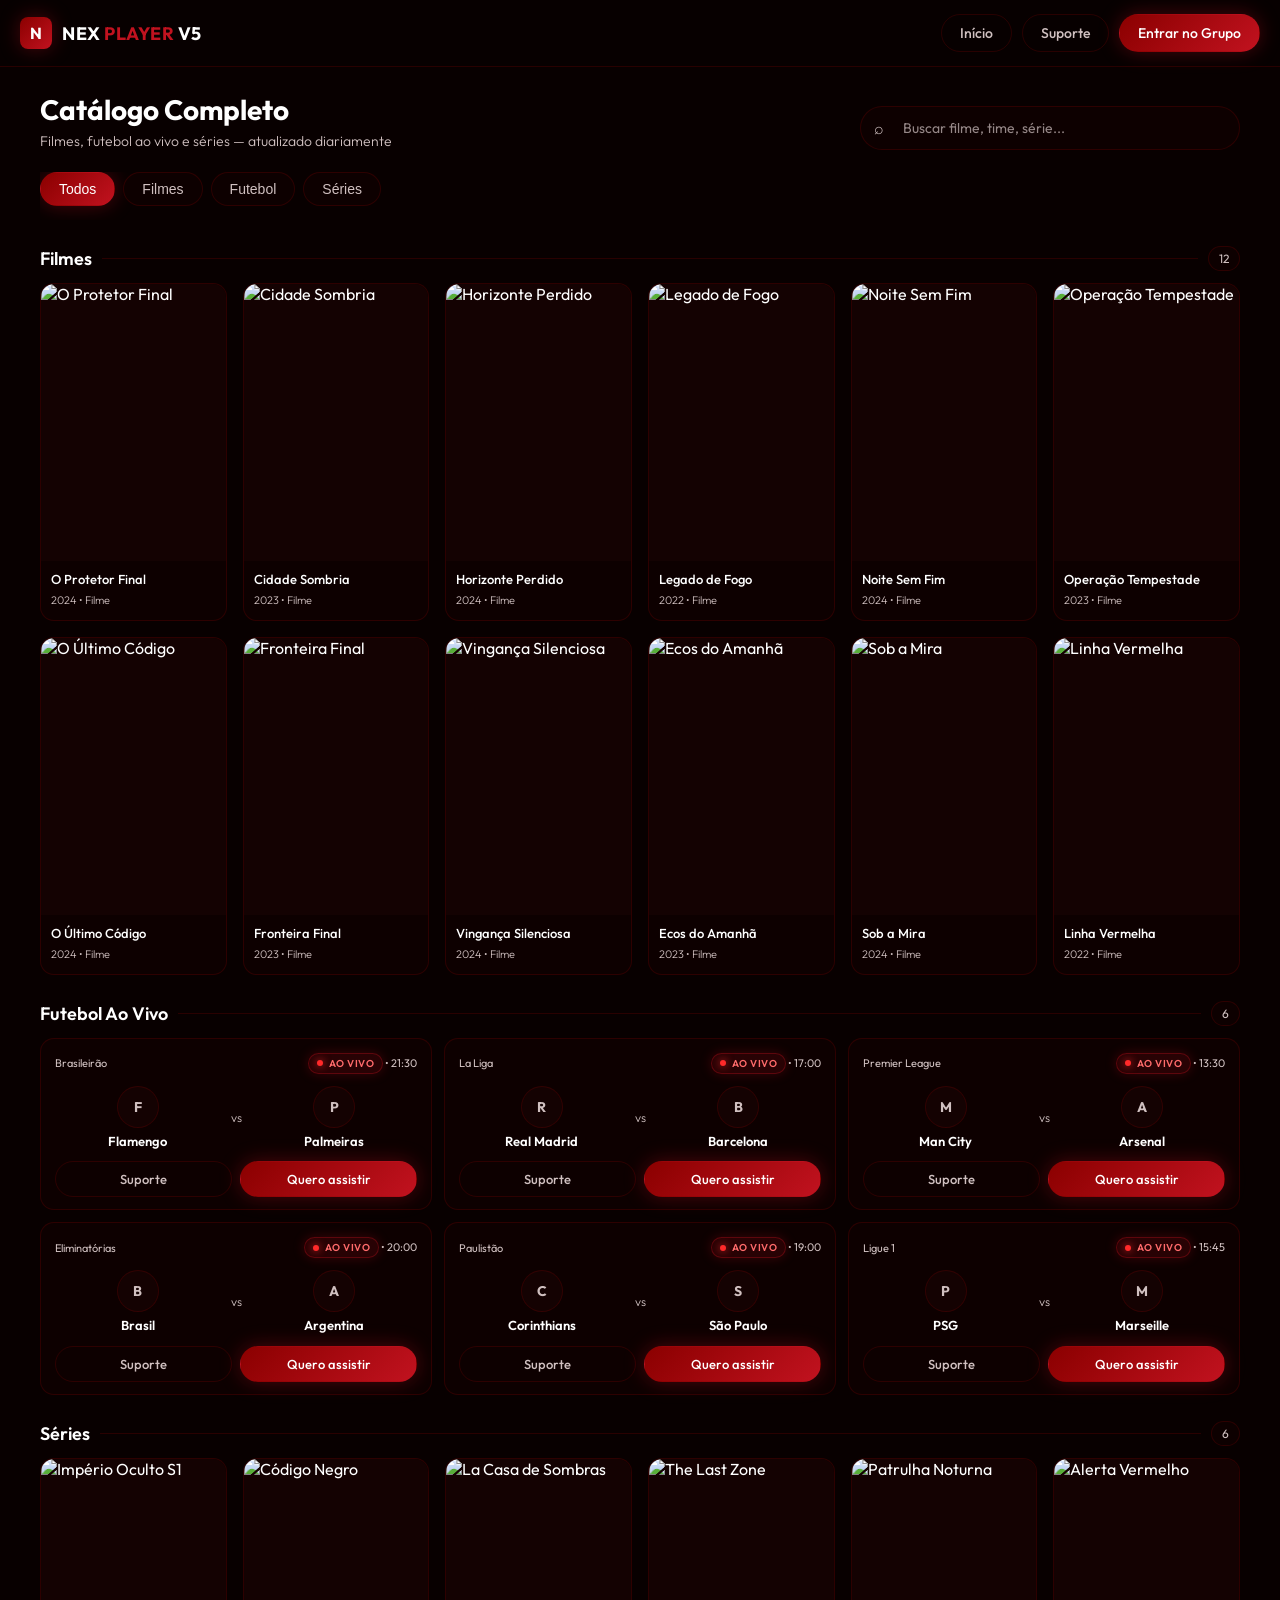
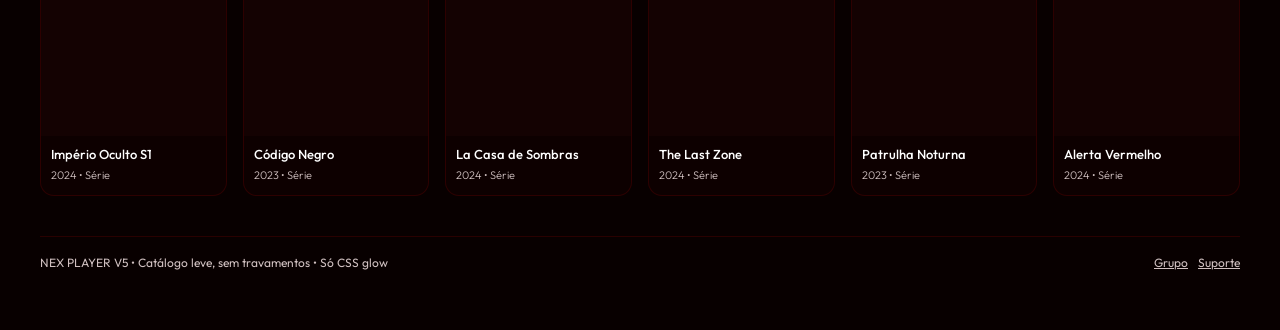
==== catalogo.html @ f1d777da "Add files via upload" ====
<!DOCTYPE html>
<html lang="pt-BR">
<head>
<meta charset="UTF-8"/>
<meta name="viewport" content="width=device-width, initial-scale=1.0"/>
<title>NEX PLAYER V5 | Catálogo Completo</title>
<link href="https://fonts.googleapis.com/css2?family=Outfit:wght@300;400;500;600;700&display=swap" rel="stylesheet">
<style>
  /* === NEX PLAYER V5 - CATALOGO - RECONSTRUÇÃO TOTAL === 
     Leve, sem canvas, só CSS glow
  */
  :root{
    --bg:#080000;
    --card:#0D0000;
    --card2:#140202;
    --red:#8B0000;
    --red2:#C1121F;
    --red-glow:0 0 20px rgba(193,18,31,.35);
    --red-glow-strong:0 0 30px rgba(193,18,31,.55);
    --text:#FFFFFF;
    --text2:#D0C0C0;
    --border:rgba(139,0,0,.25);
    --radius:14px;
  }
  *{margin:0;padding:0;box-sizing:border-box}
  body{
    font-family:'Outfit',sans-serif;
    background:var(--bg);
    color:var(--text);
    min-height:100vh;
    -webkit-font-smoothing:antialiased;
  }
  a{color:inherit;text-decoration:none}
  
  /* HEADER igual padrão V5 */
  .header{
    position:sticky;top:0;z-index:100;
    background:rgba(8,0,0,.92);
    backdrop-filter:blur(12px);
    border-bottom:1px solid var(--border);
    padding:14px 20px;
  }
  .header-inner{
    max-width:1240px;margin:0 auto;
    display:flex;align-items:center;justify-content:space-between;gap:16px;
  }
  .logo{
    display:flex;align-items:center;gap:10px;
    font-weight:700;font-size:18px;letter-spacing:.5px;
  }
  .logo-mark{
    width:32px;height:32px;border-radius:8px;
    background:linear-gradient(135deg,var(--red),var(--red2));
    box-shadow:var(--red-glow);
    display:grid;place-items:center;
    font-weight:700;font-size:16px;
  }
  .logo span b{color:var(--red2)}
  .nav{
    display:flex;gap:10px;align-items:center;
  }
  .btn{
    padding:9px 18px;border-radius:999px;
    font-size:14px;font-weight:500;
    border:1px solid var(--border);
    transition:.2s;
    display:inline-flex;align-items:center;justify-content:center;gap:6px;
    white-space:nowrap;
  }
  .btn-ghost{
    background:transparent;color:var(--text2);
  }
  .btn-ghost:hover{color:var(--text);border-color:var(--red)}
  .btn-primary{
    background:linear-gradient(135deg,var(--red),var(--red2));
    color:#fff;border-color:transparent;
    box-shadow:var(--red-glow);
  }
  .btn-primary:hover{box-shadow:var(--red-glow-strong);transform:translateY(-1px)}

  /* MAIN */
  .wrap{max-width:1240px;margin:0 auto;padding:28px 20px 60px}
  
  /* TOPO CATÁLOGO */
  .top{
    display:flex;flex-wrap:wrap;gap:16px;
    align-items:flex-end;justify-content:space-between;
    margin-bottom:22px;
  }
  .title h1{font-size:28px;font-weight:700;line-height:1.1}
  .title p{color:var(--text2);font-size:14px;margin-top:6px;font-weight:300}
  .search-wrap{
    flex:1 1 280px;max-width:380px;position:relative;
  }
  .search-wrap input{
    width:100%;padding:12px 16px 12px 42px;
    background:var(--card);border:1px solid var(--border);
    border-radius:999px;color:var(--text);font-family:inherit;
    font-size:14px;outline:none;
    transition:.2s;
  }
  .search-wrap input::placeholder{color:var(--text2);opacity:.7}
  .search-wrap input:focus{border-color:var(--red2);box-shadow:var(--red-glow)}
  .search-icon{
    position:absolute;left:14px;top:50%;transform:translateY(-50%);
    color:var(--text2);pointer-events:none;
  }

  /* TABS FILTRO */
  .tabs{
    display:flex;gap:8px;overflow:auto;
    padding-bottom:14px;margin-bottom:18px;
    scrollbar-width:none;
  }
  .tabs::-webkit-scrollbar{display:none}
  .tab{
    padding:8px 18px;border-radius:999px;
    background:var(--card);border:1px solid var(--border);
    color:var(--text2);font-size:14px;font-weight:500;
    cursor:pointer;white-space:nowrap;transition:.2s;
    user-select:none;
  }
  .tab:hover{color:var(--text);border-color:var(--red)}
  .tab.active{
    background:linear-gradient(135deg,var(--red),var(--red2));
    color:#fff;border-color:transparent;
    box-shadow:var(--red-glow);
  }

  /* SECOES */
  .section-label{
    margin:26px 0 12px;
    display:flex;align-items:center;gap:10px;
  }
  .section-label h2{font-size:18px;font-weight:600}
  .section-label .line{flex:1;height:1px;background:var(--border)}
  .section-label .count{
    font-size:12px;color:var(--text2);
    background:var(--card);border:1px solid var(--border);
    padding:4px 10px;border-radius:999px;
  }

  /* GRID FILMES/SERIES */
  .grid{
    display:grid;
    grid-template-columns:repeat(2,1fr);
    gap:12px;
  }
  @media(min-width:520px){.grid{grid-template-columns:repeat(3,1fr);gap:14px}}
  @media(min-width:860px){.grid{grid-template-columns:repeat(4,1fr);gap:16px}}
  @media(min-width:1100px){.grid{grid-template-columns:repeat(6,1fr)}}

  .card{
    background:var(--card);
    border:1px solid var(--border);
    border-radius:var(--radius);
    overflow:hidden;
    transition:.22s;
  }
  .card:hover{transform:translateY(-3px);border-color:rgba(193,18,31,.45);box-shadow:var(--red-glow)}

  .cover{
    aspect-ratio:2/3;position:relative;overflow:hidden;
    background:var(--card2);
  }
  .cover img{
    width:100%;height:100%;object-fit:cover;
    display:block;transition:.3s;
  }
  .card:hover .cover img{transform:scale(1.04)}
  /* overlay leve CSS apenas */
  .overlay{
    position:absolute;inset:0;
    background:linear-gradient(to top,rgba(8,0,0,.9) 10%,transparent 60%);
    opacity:0;transition:.22s;
    display:flex;align-items:flex-end;justify-content:center;
    padding:12px;
  }
  .card:hover .overlay{opacity:1}
  /* no touch, mostrar sempre botão? mobile first: mostrar overlay discreto abaixo? vamos manter visível no hover e foco */
  .btn-watch{
    width:100%;padding:9px 12px;
    border-radius:999px;
    background:linear-gradient(135deg,var(--red),var(--red2));
    color:#fff;font-size:13px;font-weight:600;
    text-align:center;border:0;
    box-shadow:var(--red-glow);
    display:inline-block;
  }

  .info{padding:10px 10px 12px}
  .info h3{
    font-size:13px;font-weight:500;line-height:1.3;
    white-space:nowrap;overflow:hidden;text-overflow:ellipsis;
    color:var(--text);
  }
  .info span{font-size:11px;color:var(--text2);font-weight:300}

  /* FUTEBOL CARDS */
  .grid-futebol{
    display:grid;
    grid-template-columns:1fr;
    gap:12px;
  }
  @media(min-width:700px){.grid-futebol{grid-template-columns:repeat(2,1fr)}}
  @media(min-width:1100px){.grid-futebol{grid-template-columns:repeat(3,1fr)}}

  .jogo{
    background:var(--card);
    border:1px solid var(--border);
    border-radius:var(--radius);
    padding:14px 14px 12px;
    display:flex;flex-direction:column;gap:12px;
    transition:.2s;
  }
  .jogo:hover{border-color:rgba(193,18,31,.45);box-shadow:var(--red-glow)}
  .jogo-top{
    display:flex;justify-content:space-between;align-items:center;
    font-size:11px;color:var(--text2);
  }
  .live{
    display:inline-flex;align-items:center;gap:6px;
    background:rgba(193,18,31,.15);
    border:1px solid rgba(193,18,31,.35);
    color:#ff6b6b;padding:3px 8px;border-radius:999px;
    font-weight:600;font-size:10px;letter-spacing:.5px;
    /* glow só CSS */
    box-shadow:0 0 12px rgba(193,18,31,.25);
  }
  .live-dot{
    width:6px;height:6px;border-radius:50%;background:#ff2a2a;
    box-shadow:0 0 8px #ff2a2a;
  }
  .jogo-times{
    display:flex;align-items:center;justify-content:space-between;gap:10px;
  }
  .time{
    display:flex;flex-direction:column;align-items:center;gap:6px;
    flex:1;
  }
  .time-logo{
    width:42px;height:42px;border-radius:50%;
    background:var(--card2);border:1px solid var(--border);
    display:grid;place-items:center;
    font-size:14px;font-weight:700;color:var(--text2);
  }
  .time b{font-size:13px;font-weight:600;text-align:center;line-height:1.2}
  .vs{color:var(--text2);font-size:12px;font-weight:300}
  .jogo-acao{
    display:flex;gap:8px;
  }
  .jogo-acao .btn{flex:1;font-size:13px;padding:9px}

  /* EMPTY */
  .empty{
    padding:30px 20px;text-align:center;
    color:var(--text2);font-size:14px;
    border:1px dashed var(--border);
    border-radius:var(--radius);
    background:rgba(13,0,0,.6);
  }

  /* FOOTER INFO */
  .foot{
    margin-top:40px;padding-top:18px;
    border-top:1px solid var(--border);
    display:flex;flex-wrap:wrap;gap:10px;
    justify-content:space-between;align-items:center;
    color:var(--text2);font-size:12px;
  }
</style>
</head>
<body>

<!-- HEADER -->
<header class="header">
  <div class="header-inner">
    <a href="index.html" class="logo" aria-label="NEX PLAYER V5">
      <div class="logo-mark">N</div>
      <span>NEX <b>PLAYER</b> V5</span>
    </a>
    <nav class="nav">
      <a href="index.html" class="btn btn-ghost">Início</a>
      <a href="https://wa.me/5535991148346" target="_blank" class="btn btn-ghost">Suporte</a>
      <a href="https://chat.whatsapp.com/EGGDGtcvvYp40EY1rYvP28" target="_blank" class="btn btn-primary">Entrar no Grupo</a>
    </nav>
  </div>
</header>

<main class="wrap">
  <!-- TOPO -->
  <div class="top">
    <div class="title">
      <h1>Catálogo Completo</h1>
      <p>Filmes, futebol ao vivo e séries — atualizado diariamente</p>
    </div>
    <label class="search-wrap" aria-label="Buscar no catálogo">
      <span class="search-icon">⌕</span>
      <input id="busca" type="search" placeholder="Buscar filme, time, série..." autocomplete="off"/>
    </label>
  </div>

  <!-- TABS -->
  <div class="tabs" id="tabs" role="tablist">
    <button class="tab active" data-filter="todos" role="tab" aria-selected="true">Todos</button>
    <button class="tab" data-filter="filmes" role="tab">Filmes</button>
    <button class="tab" data-filter="futebol" role="tab">Futebol</button>
    <button class="tab" data-filter="series" role="tab">Séries</button>
  </div>

  <!-- SEÇÃO FILMES -->
  <div class="section-wrap" data-section="filmes">
    <div class="section-label">
      <h2>Filmes</h2><div class="line"></div><span class="count" id="count-filmes">12</span>
    </div>
    <div class="grid" id="grid-filmes"></div>
  </div>

  <!-- SEÇÃO FUTEBOL -->
  <div class="section-wrap" data-section="futebol">
    <div class="section-label">
      <h2>Futebol Ao Vivo</h2><div class="line"></div><span class="count" id="count-futebol"></span>
    </div>
    <div class="grid-futebol" id="grid-futebol"></div>
  </div>

  <!-- SEÇÃO SÉRIES -->
  <div class="section-wrap" data-section="series">
    <div class="section-label">
      <h2>Séries</h2><div class="line"></div><span class="count" id="count-series">6</span>
    </div>
    <div class="grid" id="grid-series"></div>
  </div>

  <div id="empty" class="empty" style="display:none;margin-top:18px">Nenhum resultado para sua busca.</div>

  <div class="foot">
    <span>NEX PLAYER V5 • Catálogo leve, sem travamentos • Só CSS glow</span>
    <span style="display:flex;gap:10px">
      <a href="https://chat.whatsapp.com/EGGDGtcvvYp40EY1rYvP28" target="_blank" style="color:var(--text2);text-decoration:underline">Grupo</a>
      <a href="https://wa.me/5535991148346" target="_blank" style="color:var(--text2);text-decoration:underline">Suporte</a>
    </span>
  </div>
</main>

<script>
/* ===== NEX PLAYER V5 - CATALOGO JS LEVE =====
   - Sem loops pesados
   - filtra por busca e tabs
   - dados exemplo editáveis em data/filmes.json
*/
const GRUPO_LINK = "https://chat.whatsapp.com/EGGDGtcvvYp40EY1rYvP28";

// --- DADOS EXEMPLO (fallback se json não carregar) ---
const filmesFallback = [
  {nome:"O Protetor Final", capa:"https://picsum.photos/seed/filme1/300/450", ano:"2024", tipo:"filmes"},
  {nome:"Cidade Sombria", capa:"https://picsum.photos/seed/filme2/300/450", ano:"2023", tipo:"filmes"},
  {nome:"Horizonte Perdido", capa:"https://picsum.photos/seed/filme3/300/450", ano:"2024", tipo:"filmes"},
  {nome:"Legado de Fogo", capa:"https://picsum.photos/seed/filme4/300/450", ano:"2022", tipo:"filmes"},
  {nome:"Noite Sem Fim", capa:"https://picsum.photos/seed/filme5/300/450", ano:"2024", tipo:"filmes"},
  {nome:"Operação Tempestade", capa:"https://picsum.photos/seed/filme6/300/450", ano:"2023", tipo:"filmes"},
  {nome:"O Último Código", capa:"https://picsum.photos/seed/filme7/300/450", ano:"2024", tipo:"filmes"},
  {nome:"Fronteira Final", capa:"https://picsum.photos/seed/filme8/300/450", ano:"2023", tipo:"filmes"},
  {nome:"Vingança Silenciosa", capa:"https://picsum.photos/seed/filme9/300/450", ano:"2024", tipo:"filmes"},
  {nome:"Ecos do Amanhã", capa:"https://picsum.photos/seed/filme10/300/450", ano:"2023", tipo:"filmes"},
  {nome:"Sob a Mira", capa:"https://picsum.photos/seed/filme11/300/450", ano:"2024", tipo:"filmes"},
  {nome:"Linha Vermelha", capa:"https://picsum.photos/seed/filme12/300/450", ano:"2022", tipo:"filmes"}
];
const seriesFallback = [
  {nome:"Império Oculto S1", capa:"https://picsum.photos/seed/serie1/300/450", ano:"2024", tipo:"series"},
  {nome:"Código Negro", capa:"https://picsum.photos/seed/serie2/300/450", ano:"2023", tipo:"series"},
  {nome:"La Casa de Sombras", capa:"https://picsum.photos/seed/serie3/300/450", ano:"2024", tipo:"series"},
  {nome:"The Last Zone", capa:"https://picsum.photos/seed/serie4/300/450", ano:"2024", tipo:"series"},
  {nome:"Patrulha Noturna", capa:"https://picsum.photos/seed/serie5/300/450", ano:"2023", tipo:"series"},
  {nome:"Alerta Vermelho", capa:"https://picsum.photos/seed/serie6/300/450", ano:"2024", tipo:"series"}
];
const jogosFallback = [
  {casa:"Flamengo", fora:"Palmeiras", hora:"21:30", camp:"Brasileirão"},
  {casa:"Real Madrid", fora:"Barcelona", hora:"17:00", camp:"La Liga"},
  {casa:"Man City", fora:"Arsenal", hora:"13:30", camp:"Premier League"},
  {casa:"Brasil", fora:"Argentina", hora:"20:00", camp:"Eliminatórias"},
  {casa:"Corinthians", fora:"São Paulo", hora:"19:00", camp:"Paulistão"},
  {casa:"PSG", fora:"Marseille", hora:"15:45", camp:"Ligue 1"}
];

let DATA_FILMES = [...filmesFallback];
let DATA_SERIES = [...seriesFallback];
let DATA_JOGOS = [...jogosFallback];

// tenta carregar JSON externo editável
fetch("./data/filmes.json").then(r=>r.ok?r.json():null).then(j=>{
  if(j && Array.isArray(j)){ 
    // filtra só válidos
    DATA_FILMES = j.filter(x=>x.nome && x.capa).map(x=>({...x,tipo:x.tipo||"filmes",ano:x.ano||"2024"}));
    if(!DATA_FILMES.length) DATA_FILMES = filmesFallback;
    render();
  }
}).catch(()=>{});

const $ = s => document.querySelector(s);
const gridFilmes = $("#grid-filmes");
const gridSeries = $("#grid-series");
const gridFutebol = $("#grid-futebol");
const buscaInput = $("#busca");
const emptyEl = $("#empty");

// render card filme/serie - template string leve
function cardHTML(item){
  // encode para evitar XSS simples
  const nome = item.nome.replace(/</g,"&lt;");
  return `
  <article class="card" data-nome="${nome.toLowerCase()}" data-tipo="${item.tipo}">
    <div class="cover">
      <img loading="lazy" src="${item.capa}" alt="${nome}" width="300" height="450">
      <div class="overlay">
        <a class="btn-watch" href="${GRUPO_LINK}" target="_blank">Quero assistir</a>
      </div>
    </div>
    <div class="info">
      <h3 title="${nome}">${nome}</h3>
      <span>${item.ano||""} • ${item.tipo==="series"?"Série":"Filme"}</span>
    </div>
  </article>`;
}

function jogoHTML(j){
  const casa = j.casa.replace(/</g,"&lt;");
  const fora = j.fora.replace(/</g,"&lt;");
  const termo = `${casa} ${fora} ${j.camp}`.toLowerCase();
  return `
  <article class="jogo" data-nome="${termo}" data-tipo="futebol">
    <div class="jogo-top">
      <span>${j.camp}</span>
      <span><span class="live"><span class="live-dot"></span> AO VIVO</span> • ${j.hora}</span>
    </div>
    <div class="jogo-times">
      <div class="time"><div class="time-logo">${casa[0]}</div><b>${casa}</b></div>
      <div class="vs">vs</div>
      <div class="time"><div class="time-logo">${fora[0]}</div><b>${fora}</b></div>
    </div>
    <div class="jogo-acao">
      <a class="btn btn-ghost" href="https://wa.me/5535991148346" target="_blank">Suporte</a>
      <a class="btn btn-primary" href="${GRUPO_LINK}" target="_blank">Quero assistir</a>
    </div>
  </article>`;
}

function render(){
  // render sem loop aninhado pesado
  gridFilmes.innerHTML = DATA_FILMES.map(cardHTML).join("");
  gridSeries.innerHTML = DATA_SERIES.map(cardHTML).join("");
  gridFutebol.innerHTML = DATA_JOGOS.map(jogoHTML).join("");
  $("#count-filmes").textContent = DATA_FILMES.length;
  $("#count-series").textContent = DATA_SERIES.length;
  $("#count-futebol").textContent = DATA_JOGOS.length;
  filter(); // aplica filtro atual
}

// FILTRO leve: busca + tabs
let activeTab = "todos";
const tabsEl = document.getElementById("tabs");
tabsEl.addEventListener("click", e=>{
  const b = e.target.closest(".tab");
  if(!b) return;
  activeTab = b.dataset.filter;
  tabsEl.querySelectorAll(".tab").forEach(t=>{
    t.classList.toggle("active", t===b);
    t.setAttribute("aria-selected", t===b ? "true" : "false");
  });
  filter();
});

buscaInput.addEventListener("input", filter);

function filter(){
  const q = (buscaInput.value||"").trim().toLowerCase();
  const sections = document.querySelectorAll(".section-wrap");
  let visibleTotal = 0;

  // controla secções por tab
  sections.forEach(sec=>{
    const type = sec.dataset.section;
    const showByTab = (activeTab==="todos" || activeTab===type);
    sec.style.display = showByTab ? "" : "none";
  });

  // filtra cards dentro de secções visíveis
  document.querySelectorAll(".card, .jogo").forEach(el=>{
    const parentSec = el.closest(".section-wrap");
    const parentVisible = parentSec && parentSec.style.display !== "none";
    if(!parentVisible){ el.style.display="none"; return; }
    const nome = el.dataset.nome||"";
    const match = !q || nome.includes(q);
    el.style.display = match ? "" : "none";
    if(match) visibleTotal++;
  });

  emptyEl.style.display = visibleTotal ? "none" : "block";
}

// init
render();
</script>
</body>
</html>
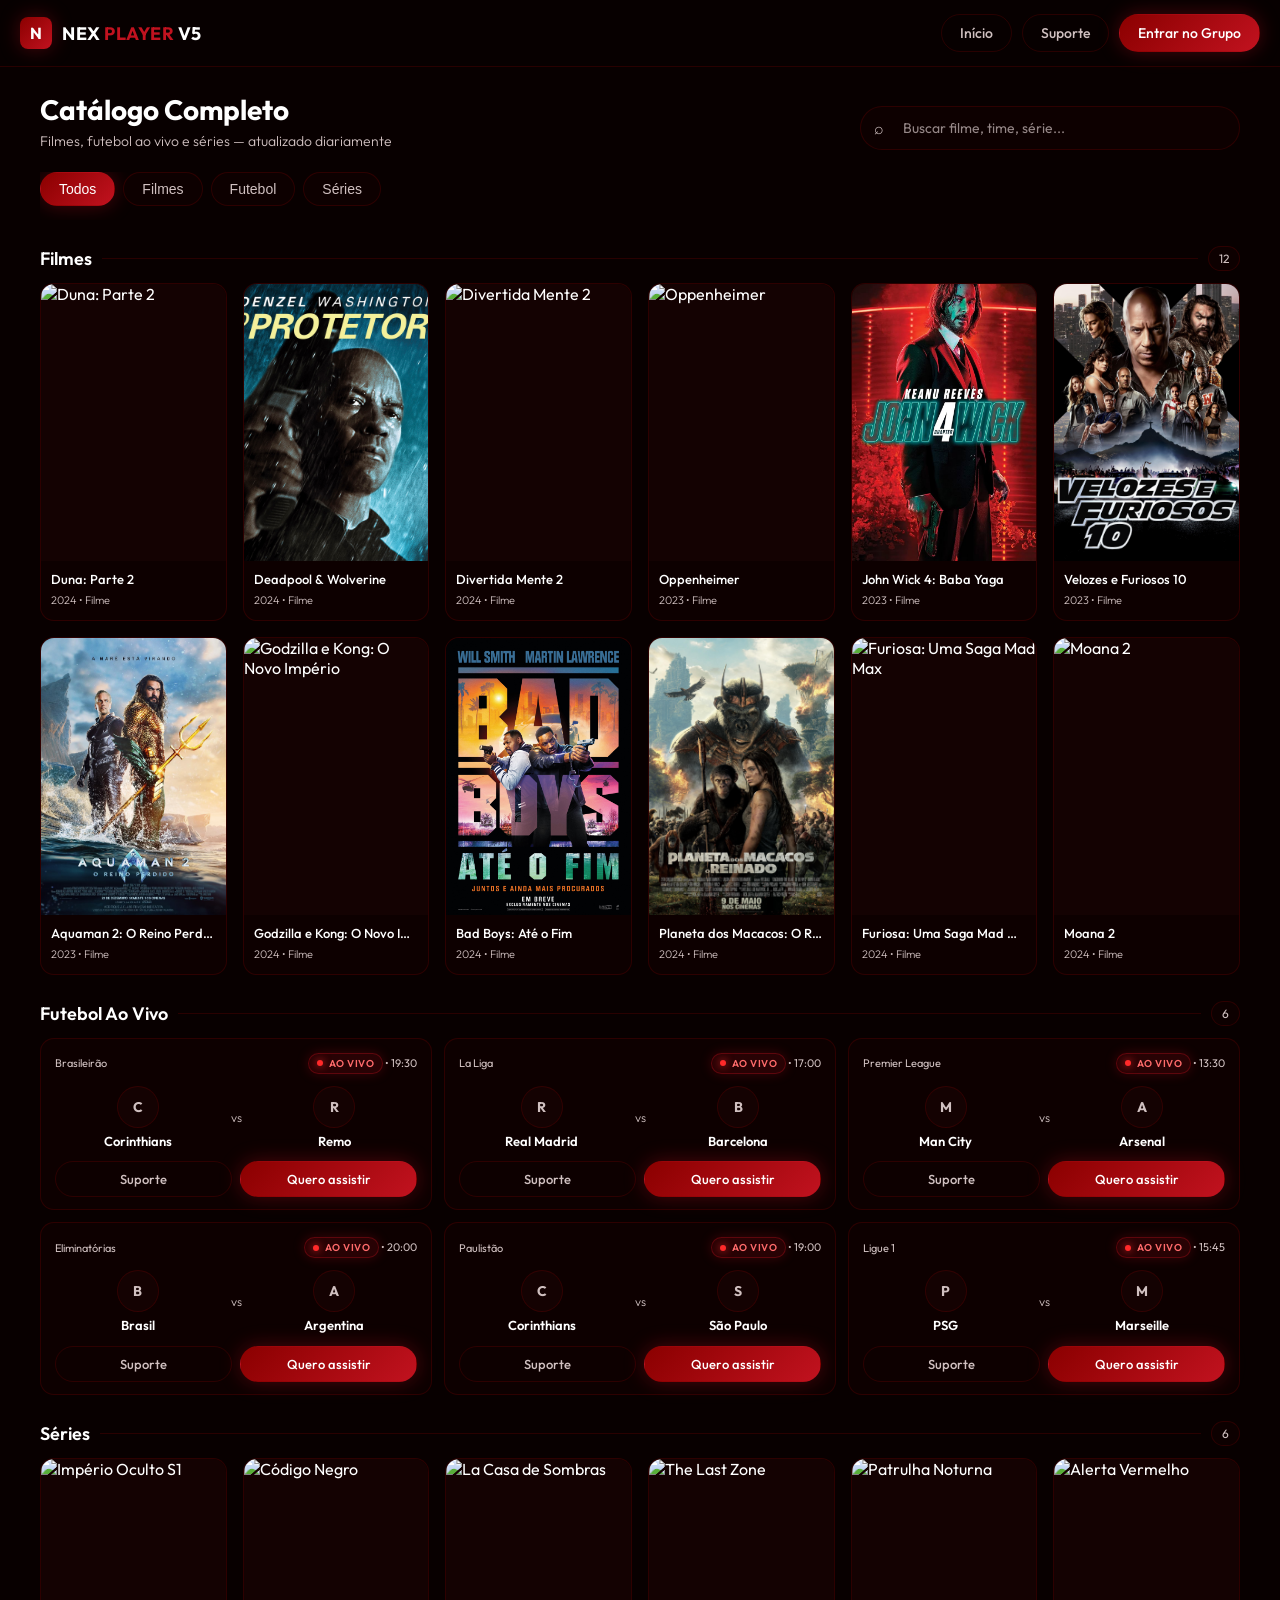
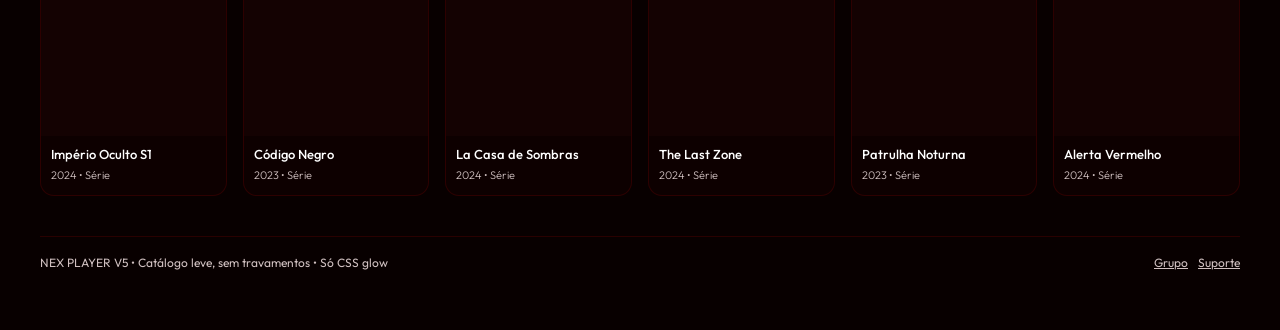
==== commit 560767fc: "Update catalogo.html" ====
--- a/catalogo.html
+++ b/catalogo.html
@@ -375,7 +375,7 @@
   {nome:"Alerta Vermelho", capa:"https://picsum.photos/seed/serie6/300/450", ano:"2024", tipo:"series"}
 ];
 const jogosFallback = [
-  {casa:"Flamengo", fora:"Palmeiras", hora:"21:30", camp:"Brasileirão"},
+  {casa:"Corinthians", fora:"Remo", hora:"19:30", camp:"Brasileirão"},
   {casa:"Real Madrid", fora:"Barcelona", hora:"17:00", camp:"La Liga"},
   {casa:"Man City", fora:"Arsenal", hora:"13:30", camp:"Premier League"},
   {casa:"Brasil", fora:"Argentina", hora:"20:00", camp:"Eliminatórias"},
